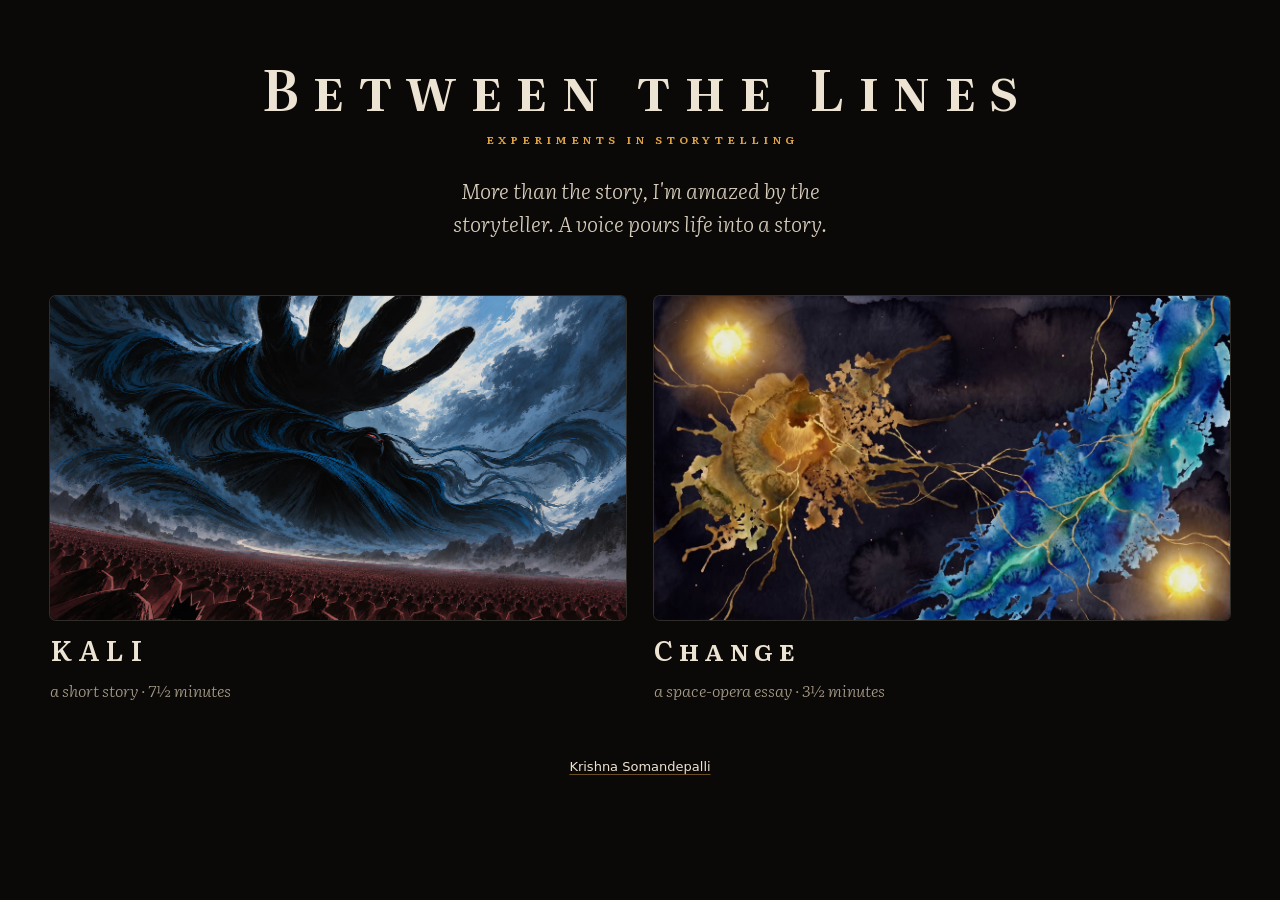
==== between-the-lines/index.html @ 54fe516a "Between the Lines landing page; list Change for search - /between-the-lines/: title, line, KALI and " ====
<!doctype html>
<html lang="en">
<head>
<meta charset="utf-8">
<meta name="viewport" content="width=device-width, initial-scale=1, viewport-fit=cover">
<title>Between the Lines · Krishna Somandepalli</title>
<meta name="description" content="Experiments in storytelling by Krishna Somandepalli.">
<meta name="author" content="Krishna Somandepalli">
<link rel="canonical" href="https://krishnasomandepalli.com/between-the-lines/">
<meta name="theme-color" content="#0b0907">
<meta property="og:type" content="website">
<meta property="og:title" content="Between the Lines">
<meta property="og:description" content="Experiments in storytelling by Krishna Somandepalli.">
<meta property="og:url" content="https://krishnasomandepalli.com/between-the-lines/">
<meta property="og:image" content="https://krishnasomandepalli.com/between-the-lines/assets/share.jpg">
<meta name="twitter:card" content="summary_large_image">
<link rel="preload" href="kali/assets/fonts/literata-latin-normal.woff" as="font" type="font/woff" crossorigin>
<style>
/* Between the Lines: the title, one line, and the stories as large pictures. The night ground and the
   lamp gold of the films themselves; KALI's Literata (its font files, reused). */
@font-face{font-family:"Literata";font-style:normal;font-weight:200 900;font-display:swap;src:url("kali/assets/fonts/literata-latin-normal.woff") format("woff")}
@font-face{font-family:"Literata";font-style:italic;font-weight:200 900;font-display:swap;src:url("kali/assets/fonts/literata-latin-italic.woff") format("woff")}
:root{
  --night:#0b0907;
  --ink:#ece3d3;
  --dim:#a99e8b;
  --lamp:#e2a446;
  --line:rgba(236,227,211,.16);
  --f-text:"Literata",Georgia,"Times New Roman",serif;
  --f-ui:system-ui,-apple-system,"Segoe UI",Roboto,sans-serif;
  color-scheme:dark;
}
*{box-sizing:border-box}
html{background:var(--night)}
body{margin:0;background:var(--night);color:var(--ink);font-family:var(--f-text);
  padding-left:max(20px,env(safe-area-inset-left,0px));padding-right:max(20px,env(safe-area-inset-right,0px));
  padding-block:calc(56px + env(safe-area-inset-top,0px)) calc(56px + env(safe-area-inset-bottom,0px))}
main{max-width:1180px;margin:0 auto;display:grid;gap:56px}
header{display:grid;gap:14px;justify-items:center;text-align:center}
h1{font:600 clamp(30px,6vw,56px)/1.1 var(--f-text);font-variant:small-caps;letter-spacing:.24em;margin:0 0 0 .24em;text-wrap:balance}
.kind{font:500 13px/1 var(--f-text);font-variant:small-caps;letter-spacing:.3em;color:var(--lamp);margin:0 0 0 .3em}
.line{font:italic 300 clamp(17px,2.1vw,21px)/1.6 var(--f-text);color:#d9cfbe;max-width:34ch;margin:14px 0 0;text-wrap:balance}
.stories{list-style:none;margin:0;padding:0;display:grid;gap:40px 28px;grid-template-columns:minmax(0,1fr)}
@media (min-width:820px){.stories{grid-template-columns:repeat(2,minmax(0,1fr))}}
.story a{display:grid;gap:14px;color:inherit;text-decoration:none}
.story .pic{display:block;aspect-ratio:16/9;max-width:100%;overflow:hidden;border-radius:6px;background:#000;box-shadow:0 0 0 1px var(--line)}
.story img{display:block;width:100%;height:100%;object-fit:cover;transition:transform 1.2s cubic-bezier(.2,.7,.2,1),filter 1.2s ease;filter:brightness(.92)}
.story a:hover img,.story a:focus-visible img{transform:scale(1.025);filter:brightness(1)}
.story h2{font:600 clamp(22px,2.6vw,28px)/1.1 var(--f-text);font-variant:small-caps;letter-spacing:.2em;margin:0}
.story p{margin:0;font:italic 300 16px/1.4 var(--f-text);color:var(--dim)}
.story a:focus-visible{outline:2px solid var(--lamp);outline-offset:6px;border-radius:6px}
footer{text-align:center;font:13px/1.6 var(--f-ui);color:var(--dim)}
footer a{color:var(--ink);text-decoration:underline;text-decoration-color:rgba(226,164,70,.45);text-underline-offset:3px}
footer a:hover{text-decoration-color:var(--lamp)}
@media (prefers-reduced-motion:reduce){.story img{transition:none}}
</style>
</head>
<body>
<main>
  <header>
    <h1>Between the Lines</h1>
    <p class="kind">experiments in storytelling</p>
    <p class="line">More than the story, I'm amazed by the storyteller. A voice pours life into a story.</p>
  </header>
  <ul class="stories">
    <li class="story">
      <a href="kali/">
        <span class="pic"><img src="assets/kali.jpg" width="1200" height="675" alt="Kali's dark hand spread across the sky above an army of kings"></span>
        <h2>KALI</h2>
        <p>a short story · 7½ minutes</p>
      </a>
    </li>
    <li class="story">
      <a href="change/">
        <span class="pic"><img src="assets/change.jpg" width="1200" height="675" alt="Two worlds painted in gold and blue under two yellow suns" loading="lazy"></span>
        <h2>Change</h2>
        <p>a space-opera essay · 3½ minutes</p>
      </a>
    </li>
  </ul>
  <footer><a href="/">Krishna Somandepalli</a></footer>
</main>
</body>
</html>
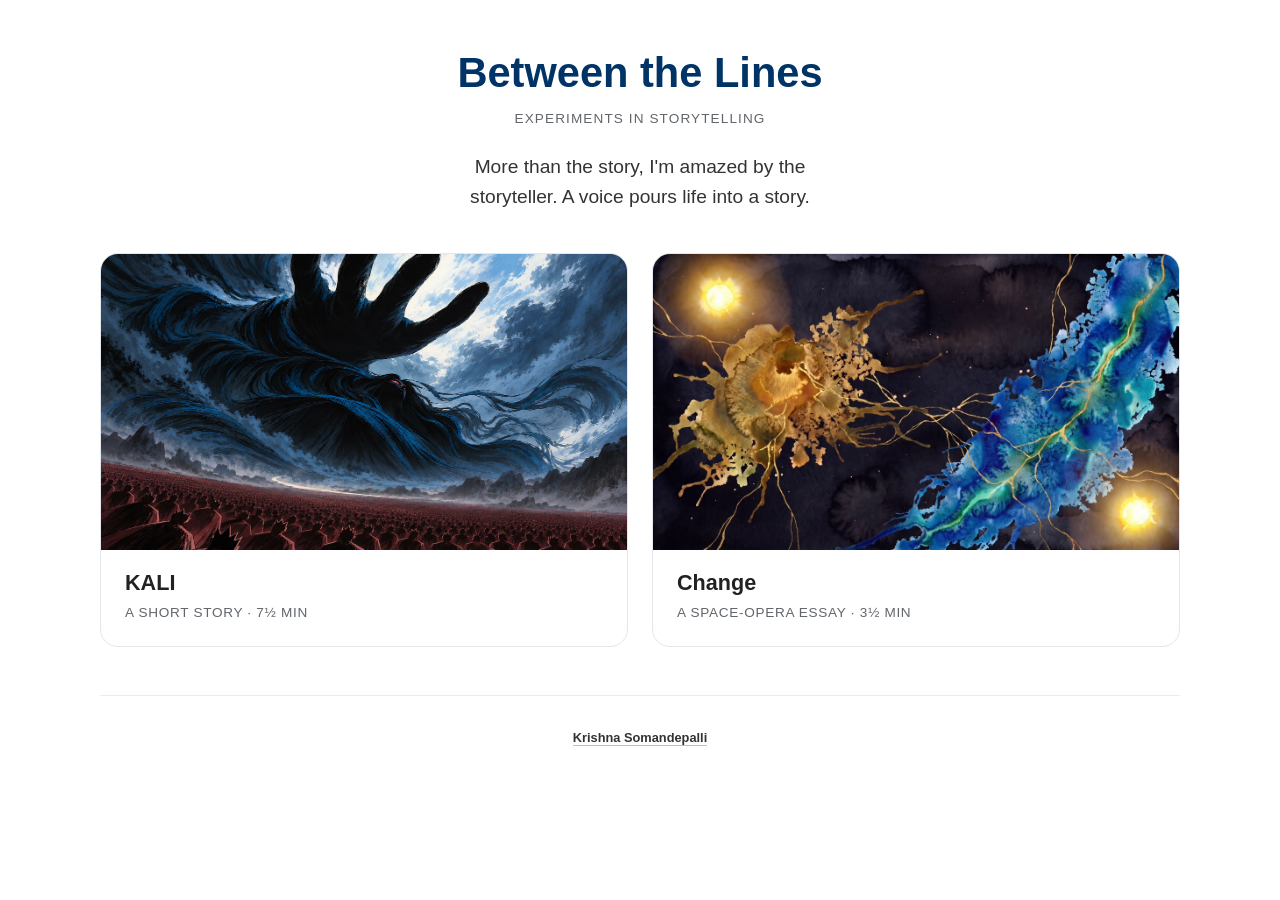
==== commit 18bd2526: "Landing page: homepage theme (white, navy, system type, cards) Co-Authored-By: Claude Opus 5.5 <nore" ====
--- a/between-the-lines/index.html
+++ b/between-the-lines/index.html
@@ -7,52 +7,47 @@
 <meta name="description" content="Experiments in storytelling by Krishna Somandepalli.">
 <meta name="author" content="Krishna Somandepalli">
 <link rel="canonical" href="https://krishnasomandepalli.com/between-the-lines/">
-<meta name="theme-color" content="#0b0907">
+<meta name="theme-color" content="#ffffff">
 <meta property="og:type" content="website">
 <meta property="og:title" content="Between the Lines">
 <meta property="og:description" content="Experiments in storytelling by Krishna Somandepalli.">
 <meta property="og:url" content="https://krishnasomandepalli.com/between-the-lines/">
 <meta property="og:image" content="https://krishnasomandepalli.com/between-the-lines/assets/share.jpg">
 <meta name="twitter:card" content="summary_large_image">
-<link rel="preload" href="kali/assets/fonts/literata-latin-normal.woff" as="font" type="font/woff" crossorigin>
 <style>
-/* Between the Lines: the title, one line, and the stories as large pictures. The night ground and the
-   lamp gold of the films themselves; KALI's Literata (its font files, reused). */
-@font-face{font-family:"Literata";font-style:normal;font-weight:200 900;font-display:swap;src:url("kali/assets/fonts/literata-latin-normal.woff") format("woff")}
-@font-face{font-family:"Literata";font-style:italic;font-weight:200 900;font-display:swap;src:url("kali/assets/fonts/literata-latin-italic.woff") format("woff")}
+/* Between the Lines: the homepage's own theme (its colours, type, cards and links), so the two read as one site. */
 :root{
-  --night:#0b0907;
-  --ink:#ece3d3;
-  --dim:#a99e8b;
-  --lamp:#e2a446;
-  --line:rgba(236,227,211,.16);
-  --f-text:"Literata",Georgia,"Times New Roman",serif;
-  --f-ui:system-ui,-apple-system,"Segoe UI",Roboto,sans-serif;
-  color-scheme:dark;
+  --accent-color:#003366; /* Deep Navy, as on the homepage */
+  --link-hover:#800020;   /* Burgundy, as on the homepage */
+  --bg-color:#ffffff;
+  --text-color:#333333;
+  --muted:#62666b;
+  --border-color:#e9ecef;
+  --card-border:#e3e6ea;
 }
-*{box-sizing:border-box}
-html{background:var(--night)}
-body{margin:0;background:var(--night);color:var(--ink);font-family:var(--f-text);
-  padding-left:max(20px,env(safe-area-inset-left,0px));padding-right:max(20px,env(safe-area-inset-right,0px));
-  padding-block:calc(56px + env(safe-area-inset-top,0px)) calc(56px + env(safe-area-inset-bottom,0px))}
-main{max-width:1180px;margin:0 auto;display:grid;gap:56px}
-header{display:grid;gap:14px;justify-items:center;text-align:center}
-h1{font:600 clamp(30px,6vw,56px)/1.1 var(--f-text);font-variant:small-caps;letter-spacing:.24em;margin:0 0 0 .24em;text-wrap:balance}
-.kind{font:500 13px/1 var(--f-text);font-variant:small-caps;letter-spacing:.3em;color:var(--lamp);margin:0 0 0 .3em}
-.line{font:italic 300 clamp(17px,2.1vw,21px)/1.6 var(--f-text);color:#d9cfbe;max-width:34ch;margin:14px 0 0;text-wrap:balance}
-.stories{list-style:none;margin:0;padding:0;display:grid;gap:40px 28px;grid-template-columns:minmax(0,1fr)}
-@media (min-width:820px){.stories{grid-template-columns:repeat(2,minmax(0,1fr))}}
-.story a{display:grid;gap:14px;color:inherit;text-decoration:none}
-.story .pic{display:block;aspect-ratio:16/9;max-width:100%;overflow:hidden;border-radius:6px;background:#000;box-shadow:0 0 0 1px var(--line)}
-.story img{display:block;width:100%;height:100%;object-fit:cover;transition:transform 1.2s cubic-bezier(.2,.7,.2,1),filter 1.2s ease;filter:brightness(.92)}
-.story a:hover img,.story a:focus-visible img{transform:scale(1.025);filter:brightness(1)}
-.story h2{font:600 clamp(22px,2.6vw,28px)/1.1 var(--f-text);font-variant:small-caps;letter-spacing:.2em;margin:0}
-.story p{margin:0;font:italic 300 16px/1.4 var(--f-text);color:var(--dim)}
-.story a:focus-visible{outline:2px solid var(--lamp);outline-offset:6px;border-radius:6px}
-footer{text-align:center;font:13px/1.6 var(--f-ui);color:var(--dim)}
-footer a{color:var(--ink);text-decoration:underline;text-decoration-color:rgba(226,164,70,.45);text-underline-offset:3px}
-footer a:hover{text-decoration-color:var(--lamp)}
-@media (prefers-reduced-motion:reduce){.story img{transition:none}}
+*,*::before,*::after{box-sizing:border-box}
+body{margin:0;background:var(--bg-color);color:var(--text-color);line-height:1.6;
+  font-family:-apple-system,BlinkMacSystemFont,"Segoe UI",Roboto,Helvetica,Arial,sans-serif;
+  padding:calc(3rem + env(safe-area-inset-top,0px)) max(1.25rem,env(safe-area-inset-right,0px)) calc(3rem + env(safe-area-inset-bottom,0px)) max(1.25rem,env(safe-area-inset-left,0px))}
+main{max-width:1080px;margin:0 auto}
+header{text-align:center;margin-bottom:2.5rem}
+h1{color:var(--accent-color);font-size:clamp(1.9rem,4.5vw,2.6rem);font-weight:700;line-height:1.2;margin:0}
+.kind{color:var(--muted);font-size:.85rem;font-weight:500;text-transform:uppercase;letter-spacing:.08em;margin:.6rem 0 0}
+.line{font-size:clamp(1.05rem,1.8vw,1.2rem);max-width:36ch;margin:1.4rem auto 0;text-wrap:balance}
+.stories{list-style:none;margin:0;padding:0;display:grid;gap:1.5rem;grid-template-columns:minmax(0,1fr)}
+@media (min-width:760px){.stories{grid-template-columns:repeat(2,minmax(0,1fr))}}
+.story a{display:block;height:100%;background:#fff;border:1px solid var(--card-border);border-radius:18px;overflow:hidden;color:inherit;text-decoration:none;
+  transition:border-color .2s ease,box-shadow .2s ease}
+.story a:hover,.story a:focus-visible{border-color:rgba(128,0,32,.35);box-shadow:0 6px 24px rgba(0,0,0,.08)}
+.story a:focus-visible{outline:2px solid var(--accent-color);outline-offset:3px}
+.story img{display:block;width:100%;height:auto;aspect-ratio:16/9;object-fit:cover;background:#0b0907}
+.story .text{padding:1.1rem 1.5rem 1.35rem}
+.story h2{color:#222;font-size:1.35rem;font-weight:700;line-height:1.35;margin:0}
+.story a:hover h2{color:var(--link-hover)}
+.story p{margin:.35rem 0 0;color:var(--muted);font-size:.85rem;font-weight:500;text-transform:uppercase;letter-spacing:.05em}
+footer{text-align:center;font-size:.8rem;color:#666;margin-top:3rem;padding-top:2rem;border-top:1px solid var(--border-color)}
+footer a{color:var(--text-color);font-weight:600;text-decoration:none;border-bottom:1px solid rgba(0,51,102,.3);transition:color .2s ease,border-color .2s ease}
+footer a:hover{color:var(--link-hover);border-bottom-color:var(--link-hover)}
 </style>
 </head>
 <body>
@@ -65,16 +60,14 @@
   <ul class="stories">
     <li class="story">
       <a href="kali/">
-        <span class="pic"><img src="assets/kali.jpg" width="1200" height="675" alt="Kali's dark hand spread across the sky above an army of kings"></span>
-        <h2>KALI</h2>
-        <p>a short story · 7½ minutes</p>
+        <img src="assets/kali.jpg" width="1200" height="675" alt="Kali's dark hand spread across the sky above an army of kings">
+        <div class="text"><h2>KALI</h2><p>a short story · 7½ min</p></div>
       </a>
     </li>
     <li class="story">
       <a href="change/">
-        <span class="pic"><img src="assets/change.jpg" width="1200" height="675" alt="Two worlds painted in gold and blue under two yellow suns" loading="lazy"></span>
-        <h2>Change</h2>
-        <p>a space-opera essay · 3½ minutes</p>
+        <img src="assets/change.jpg" width="1200" height="675" alt="Two worlds painted in gold and blue under two yellow suns" loading="lazy">
+        <div class="text"><h2>Change</h2><p>a space-opera essay · 3½ min</p></div>
       </a>
     </li>
   </ul>
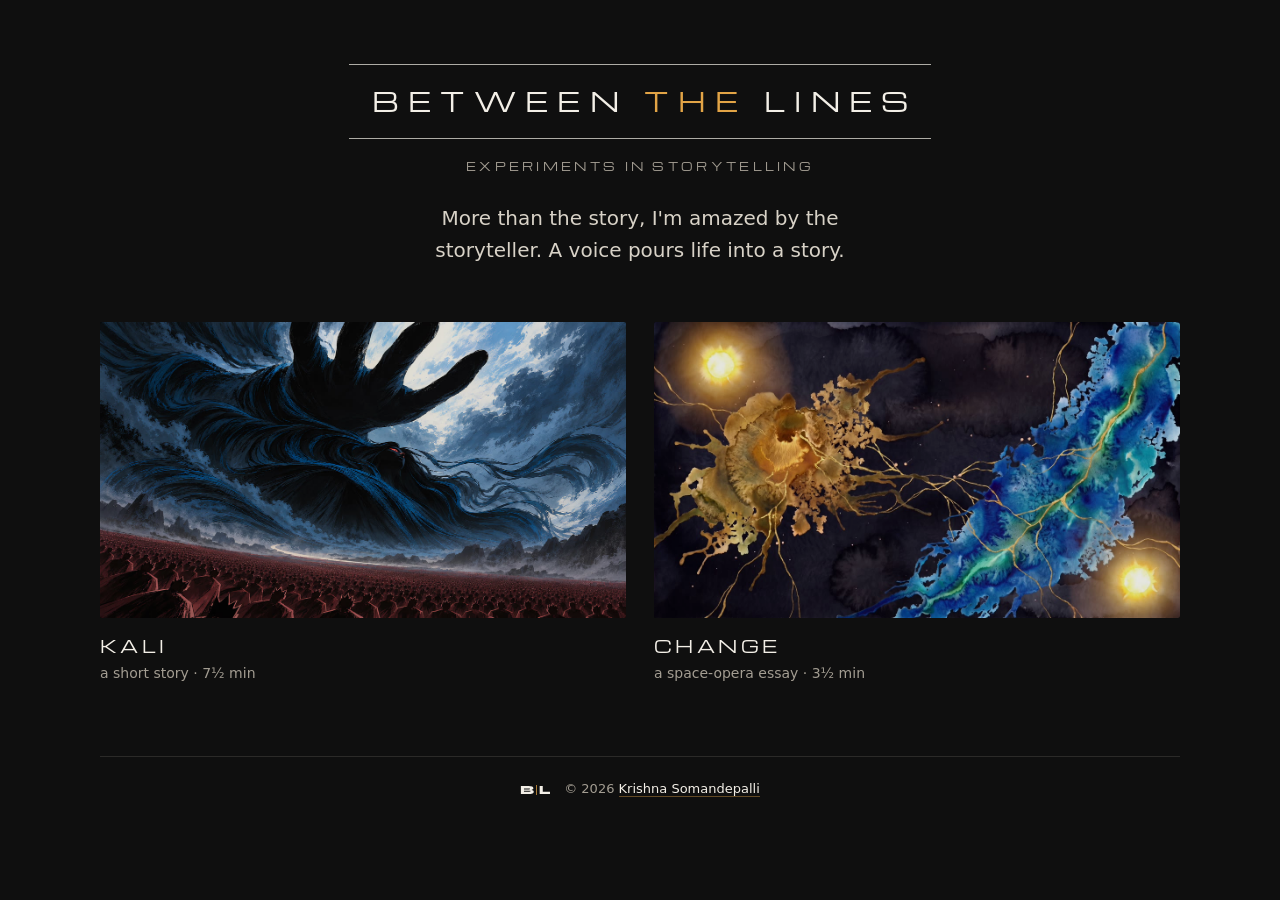
==== commit fd7e8d9e: "Landing page: Between the Lines mark (Michroma, ruled, gold 'the'), B|L monogram icon, night ground," ====
--- a/between-the-lines/index.html
+++ b/between-the-lines/index.html
@@ -7,71 +7,91 @@
 <meta name="description" content="Experiments in storytelling by Krishna Somandepalli.">
 <meta name="author" content="Krishna Somandepalli">
 <link rel="canonical" href="https://krishnasomandepalli.com/between-the-lines/">
-<meta name="theme-color" content="#ffffff">
+<link rel="icon" href="assets/mark.svg" type="image/svg+xml">
+<meta name="theme-color" content="#0f0f0f">
 <meta property="og:type" content="website">
 <meta property="og:title" content="Between the Lines">
 <meta property="og:description" content="Experiments in storytelling by Krishna Somandepalli.">
 <meta property="og:url" content="https://krishnasomandepalli.com/between-the-lines/">
 <meta property="og:image" content="https://krishnasomandepalli.com/between-the-lines/assets/share.jpg">
 <meta name="twitter:card" content="summary_large_image">
+<link rel="preload" href="assets/fonts/michroma.woff" as="font" type="font/woff" crossorigin>
 <style>
-/* Between the Lines: the homepage's own theme (its colours, type, cards and links), so the two read as one site. */
+/* Between the Lines. The mark: the name in Michroma, wide and spaced, held between two rules, with "the" in lamp gold.
+   The B|L monogram (Syne ExtraBold outlines, gold bar) is the icon and signs the footer. Night ground, as in the films. */
+@font-face{font-family:"Michroma";font-display:swap;src:url("assets/fonts/michroma.woff") format("woff")}
 :root{
-  --accent-color:#003366; /* Deep Navy, as on the homepage */
-  --link-hover:#800020;   /* Burgundy, as on the homepage */
-  --bg-color:#ffffff;
-  --text-color:#333333;
-  --muted:#62666b;
-  --border-color:#e9ecef;
-  --card-border:#e3e6ea;
+  --night:#0f0f0f;
+  --ink:#f3efe7;
+  --dim:#a39d92;
+  --gold:#e2a446;
+  --rule:rgba(243,239,231,.7);
+  --hair:#2b2a28;
+  --f-mark:"Michroma",system-ui,sans-serif;
+  --f-text:system-ui,-apple-system,"Segoe UI",Roboto,Helvetica,Arial,sans-serif;
+  color-scheme:dark;
 }
 *,*::before,*::after{box-sizing:border-box}
-body{margin:0;background:var(--bg-color);color:var(--text-color);line-height:1.6;
-  font-family:-apple-system,BlinkMacSystemFont,"Segoe UI",Roboto,Helvetica,Arial,sans-serif;
-  padding:calc(3rem + env(safe-area-inset-top,0px)) max(1.25rem,env(safe-area-inset-right,0px)) calc(3rem + env(safe-area-inset-bottom,0px)) max(1.25rem,env(safe-area-inset-left,0px))}
+html{background:var(--night)}
+body{margin:0;background:var(--night);color:var(--ink);font-family:var(--f-text);line-height:1.6;
+  padding:calc(64px + env(safe-area-inset-top,0px)) max(24px,env(safe-area-inset-right,0px)) calc(40px + env(safe-area-inset-bottom,0px)) max(24px,env(safe-area-inset-left,0px))}
 main{max-width:1080px;margin:0 auto}
-header{text-align:center;margin-bottom:2.5rem}
-h1{color:var(--accent-color);font-size:clamp(1.9rem,4.5vw,2.6rem);font-weight:700;line-height:1.2;margin:0}
-.kind{color:var(--muted);font-size:.85rem;font-weight:500;text-transform:uppercase;letter-spacing:.08em;margin:.6rem 0 0}
-.line{font-size:clamp(1.05rem,1.8vw,1.2rem);max-width:36ch;margin:1.4rem auto 0;text-wrap:balance}
-.stories{list-style:none;margin:0;padding:0;display:grid;gap:1.5rem;grid-template-columns:minmax(0,1fr)}
+
+header{text-align:center}
+/* The mark scales with the screen so it never wraps: its width is about 22 of its own letters. */
+.mark{display:inline-block;font-size:clamp(12px,calc((100vw - 48px) / 23),26px);margin:0}
+.mark::before,.mark::after{content:"";display:block;height:1px;background:var(--rule)}
+.mark span{display:block;white-space:nowrap;font:400 1em/1 var(--f-mark);letter-spacing:.36em;text-transform:uppercase;
+  padding:.9em .5em .9em calc(.5em + .36em)}
+.mark i{font-style:normal;color:var(--gold)}
+.kind{margin:22px 0 0;white-space:nowrap;font:400 clamp(9px,calc((100vw - 48px) / 34),11px)/1 var(--f-mark);letter-spacing:.3em;text-transform:uppercase;color:var(--dim)}
+.line{margin:30px auto 0;max-width:34ch;font-size:clamp(17px,2vw,20px);font-weight:300;line-height:1.6;color:#d8d2c7;text-wrap:balance}
+
+.stories{list-style:none;margin:56px 0 0;padding:0;display:grid;gap:40px 28px;grid-template-columns:minmax(0,1fr)}
 @media (min-width:760px){.stories{grid-template-columns:repeat(2,minmax(0,1fr))}}
-.story a{display:block;height:100%;background:#fff;border:1px solid var(--card-border);border-radius:18px;overflow:hidden;color:inherit;text-decoration:none;
-  transition:border-color .2s ease,box-shadow .2s ease}
-.story a:hover,.story a:focus-visible{border-color:rgba(128,0,32,.35);box-shadow:0 6px 24px rgba(0,0,0,.08)}
-.story a:focus-visible{outline:2px solid var(--accent-color);outline-offset:3px}
-.story img{display:block;width:100%;height:auto;aspect-ratio:16/9;object-fit:cover;background:#0b0907}
-.story .text{padding:1.1rem 1.5rem 1.35rem}
-.story h2{color:#222;font-size:1.35rem;font-weight:700;line-height:1.35;margin:0}
-.story a:hover h2{color:var(--link-hover)}
-.story p{margin:.35rem 0 0;color:var(--muted);font-size:.85rem;font-weight:500;text-transform:uppercase;letter-spacing:.05em}
-footer{text-align:center;font-size:.8rem;color:#666;margin-top:3rem;padding-top:2rem;border-top:1px solid var(--border-color)}
-footer a{color:var(--text-color);font-weight:600;text-decoration:none;border-bottom:1px solid rgba(0,51,102,.3);transition:color .2s ease,border-color .2s ease}
-footer a:hover{color:var(--link-hover);border-bottom-color:var(--link-hover)}
+.story a{display:block;color:inherit;text-decoration:none}
+.story .pic{display:block;aspect-ratio:16/9;overflow:hidden;border-radius:2px;background:#000}
+.story img{display:block;width:100%;height:100%;object-fit:cover;filter:brightness(.9);transition:transform 1.2s cubic-bezier(.2,.7,.2,1),filter 1.2s ease}
+.story a:hover img,.story a:focus-visible img{transform:scale(1.025);filter:brightness(1)}
+.story h2{margin:18px 0 0;font:400 17px/1.2 var(--f-mark);letter-spacing:.2em;text-transform:uppercase;transition:color .2s ease}
+.story a:hover h2,.story a:focus-visible h2{color:var(--gold)}
+.story p{margin:6px 0 0;font-size:14px;color:var(--dim)}
+.story a:focus-visible{outline:1px solid var(--gold);outline-offset:8px}
+
+footer{margin-top:72px;padding-top:22px;border-top:1px solid var(--hair);display:flex;align-items:center;justify-content:center;gap:14px;font-size:13px;color:var(--dim)}
+footer svg{width:30px;height:auto;display:block}
+footer a{color:var(--ink);text-decoration:none;border-bottom:1px solid rgba(226,164,70,.4);transition:color .2s ease,border-color .2s ease}
+footer a:hover{color:var(--gold);border-bottom-color:var(--gold)}
+@media (prefers-reduced-motion:reduce){.story img,.story h2{transition:none}}
 </style>
 </head>
 <body>
 <main>
   <header>
-    <h1>Between the Lines</h1>
+    <h1 class="mark"><span>Between <i>the</i> Lines</span></h1>
     <p class="kind">experiments in storytelling</p>
     <p class="line">More than the story, I'm amazed by the storyteller. A voice pours life into a story.</p>
   </header>
   <ul class="stories">
     <li class="story">
       <a href="kali/">
-        <img src="assets/kali.jpg" width="1200" height="675" alt="Kali's dark hand spread across the sky above an army of kings">
-        <div class="text"><h2>KALI</h2><p>a short story · 7½ min</p></div>
+        <span class="pic"><img src="assets/kali.jpg" width="1200" height="675" alt="Kali's dark hand spread across the sky above an army of kings"></span>
+        <h2>KALI</h2>
+        <p>a short story · 7½ min</p>
       </a>
     </li>
     <li class="story">
       <a href="change/">
-        <img src="assets/change.jpg" width="1200" height="675" alt="Two worlds painted in gold and blue under two yellow suns" loading="lazy">
-        <div class="text"><h2>Change</h2><p>a space-opera essay · 3½ min</p></div>
+        <span class="pic"><img src="assets/change.jpg" width="1200" height="675" alt="Two worlds painted in gold and blue under two yellow suns" loading="lazy"></span>
+        <h2>Change</h2>
+        <p>a space-opera essay · 3½ min</p>
       </a>
     </li>
   </ul>
-  <footer><a href="/">Krishna Somandepalli</a></footer>
+  <footer>
+    <svg viewBox="0 -78 2423 806" aria-hidden="true"><g fill="#f3efe7"><path d="M70 650V10H700Q894 10 986.0 48.0Q1078 86 1078 180Q1078 240 1038.5 272.0Q999 304 925.5 316.5Q852 329 749 332L757 324Q832 324 896.0 328.0Q960 332 1008.0 346.0Q1056 360 1083.0 389.0Q1110 418 1110 469Q1110 531 1066.0 571.0Q1022 611 941.0 630.5Q860 650 750 650ZM320 462H750Q803 462 826.5 452.0Q850 442 850 420Q850 405 839.5 396.0Q829 387 807.0 382.5Q785 378 750 378H320ZM320 282H708Q761 282 784.5 272.0Q808 262 808 240Q808 217 784.5 207.5Q761 198 708 198H320Z"/><path d="M1840 10V460H2423V650H1590V10Z"/></g><rect x="1300" y="-78" width="60" height="806" fill="#e2a446"/></svg>
+    <span>&copy; 2026 <a href="/">Krishna Somandepalli</a></span>
+  </footer>
 </main>
 </body>
 </html>
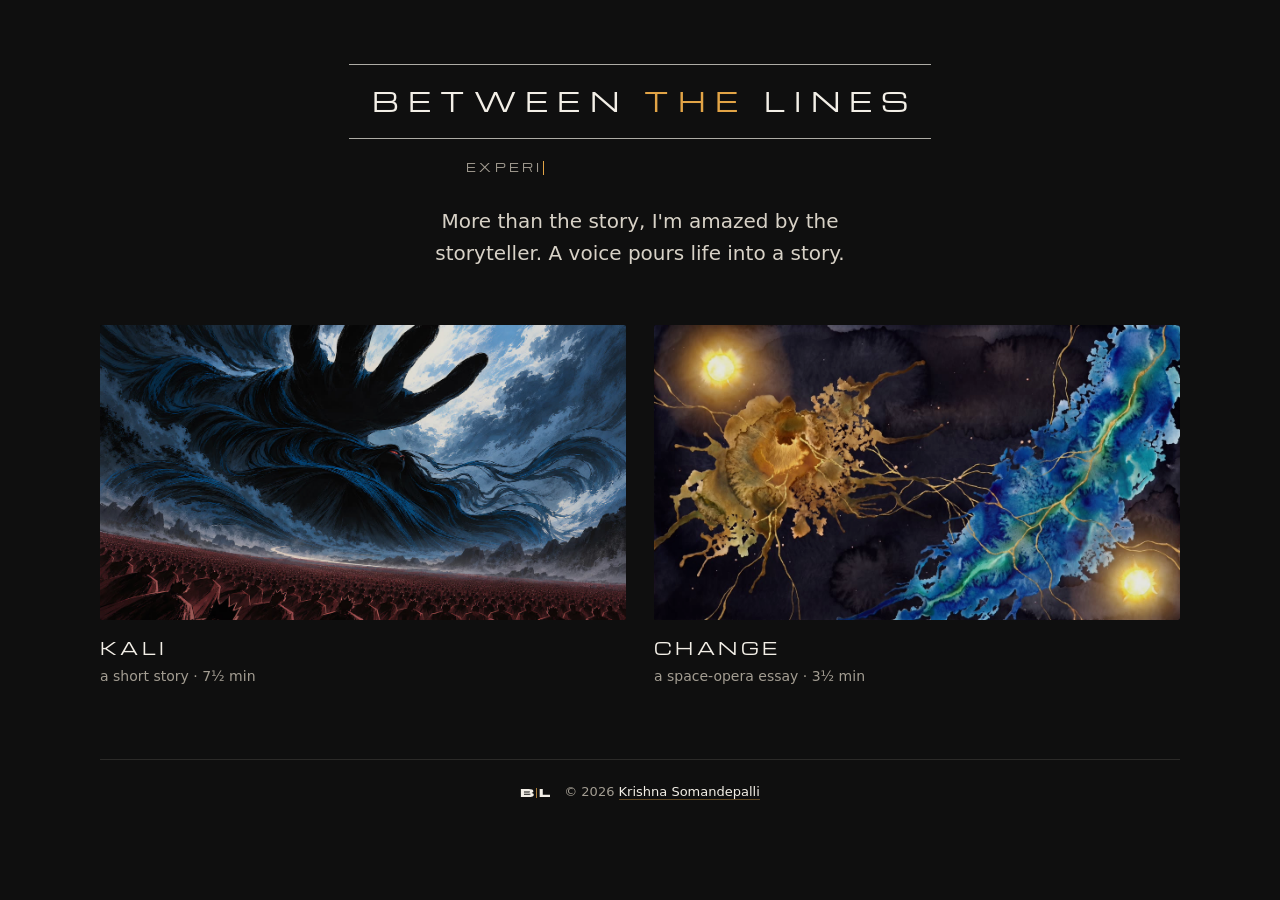
==== commit 1eb3adbb: "Landing page: 'experiments in storytelling' types itself out, quickening, gold caret Co-Authored-By:" ====
--- a/between-the-lines/index.html
+++ b/between-the-lines/index.html
@@ -62,6 +62,12 @@
 footer svg{width:30px;height:auto;display:block}
 footer a{color:var(--ink);text-decoration:none;border-bottom:1px solid rgba(226,164,70,.4);transition:color .2s ease,border-color .2s ease}
 footer a:hover{color:var(--gold);border-bottom-color:var(--gold)}
+/* The subtitle types itself out, slow at first and quickening, a gold caret after the last key struck.
+   The untyped rest is laid out but hidden, so the line never shifts. Without script, or with reduced motion, it simply shows. */
+.kind .rest{visibility:hidden}
+.kind .caret{display:inline-block;width:0;height:1.25em;margin-right:-1px;vertical-align:-.2em;border-left:1px solid var(--gold)}
+.kind .caret.done{animation:blink 1.1s steps(1) 3 forwards}
+@keyframes blink{0%{opacity:1}50%{opacity:0}100%{opacity:0}}
 @media (prefers-reduced-motion:reduce){.story img,.story h2{transition:none}}
 </style>
 </head>
@@ -72,6 +78,30 @@
     <p class="kind">experiments in storytelling</p>
     <p class="line">More than the story, I'm amazed by the storyteller. A voice pours life into a story.</p>
   </header>
+  <script>
+  (() => {
+    // type "experiments in storytelling": each keystroke a little quicker than the last
+    const el = document.querySelector(".kind");
+    if (!el || matchMedia("(prefers-reduced-motion: reduce)").matches) return;
+    const text = el.textContent;
+    el.setAttribute("aria-label", text);
+    const typed = document.createElement("span");
+    const caret = document.createElement("span");
+    const rest = document.createElement("span");
+    caret.className = "caret"; rest.className = "rest"; rest.textContent = text;
+    for (const s of [typed, caret, rest]) s.setAttribute("aria-hidden", "true");
+    el.replaceChildren(typed, caret, rest);
+    let n = 0, t = 170;                  // first keystroke 170 ms, each next 12% quicker, to a floor of 32 ms
+    const key = () => {
+      n++;
+      typed.textContent = text.slice(0, n);
+      rest.textContent = text.slice(n);
+      if (n < text.length) { setTimeout(key, t); t = Math.max(32, t * 0.88); }
+      else caret.classList.add("done");  // blink three times, then go
+    };
+    setTimeout(key, 500);
+  })();
+  </script>
   <ul class="stories">
     <li class="story">
       <a href="kali/">
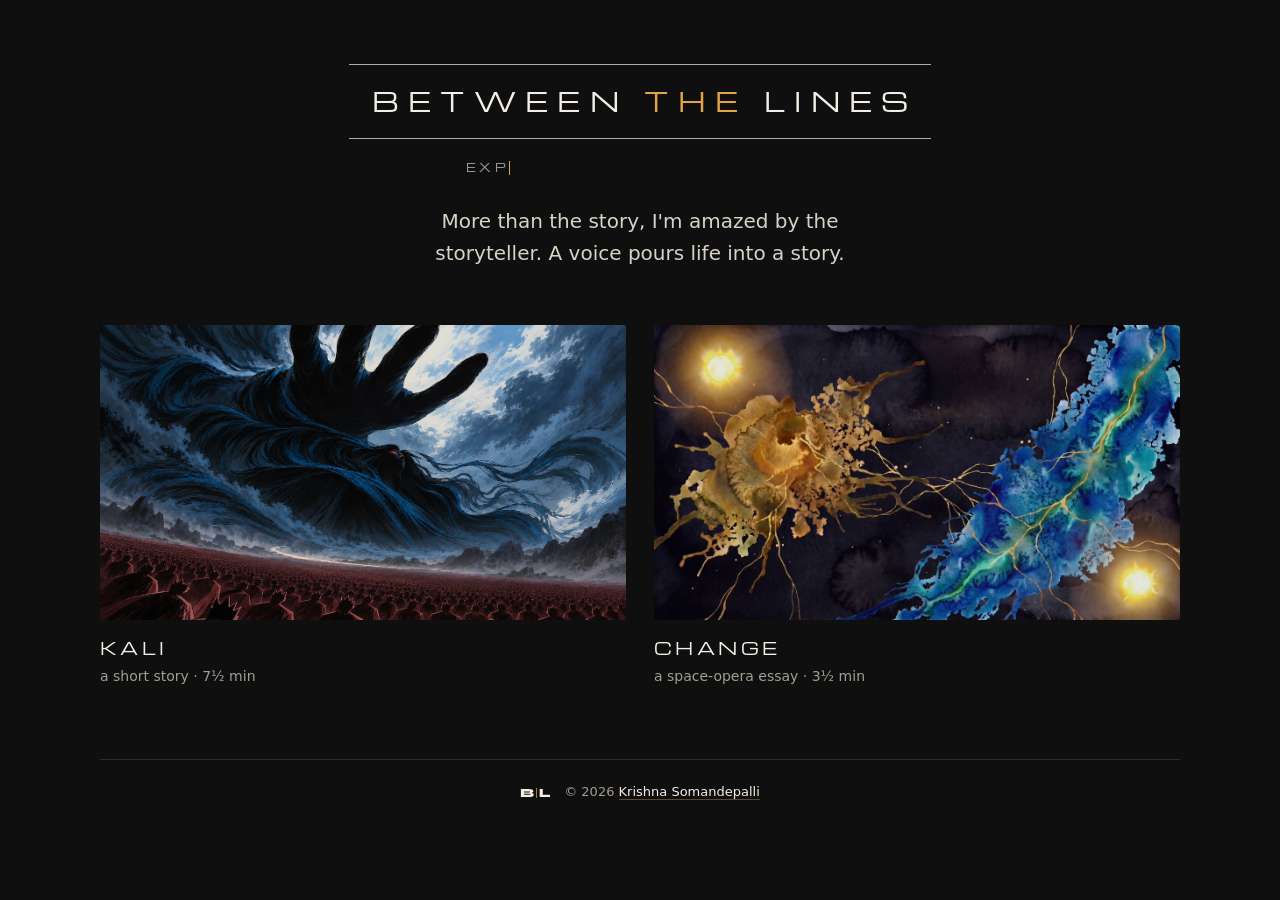
==== commit 65c317c1: "Slower typing (about 4 s); homepage: 'I write fiction and essays' Co-Authored-By: Claude Opus 5.5 <n" ====
--- a/between-the-lines/index.html
+++ b/between-the-lines/index.html
@@ -91,12 +91,12 @@
     caret.className = "caret"; rest.className = "rest"; rest.textContent = text;
     for (const s of [typed, caret, rest]) s.setAttribute("aria-hidden", "true");
     el.replaceChildren(typed, caret, rest);
-    let n = 0, t = 170;                  // first keystroke 170 ms, each next 12% quicker, to a floor of 32 ms
+    let n = 0, t = 300;                  // first keystroke 300 ms, each next 7% quicker, to a floor of 80 ms
     const key = () => {
       n++;
       typed.textContent = text.slice(0, n);
       rest.textContent = text.slice(n);
-      if (n < text.length) { setTimeout(key, t); t = Math.max(32, t * 0.88); }
+      if (n < text.length) { setTimeout(key, t); t = Math.max(80, t * 0.93); }
       else caret.classList.add("done");  // blink three times, then go
     };
     setTimeout(key, 500);
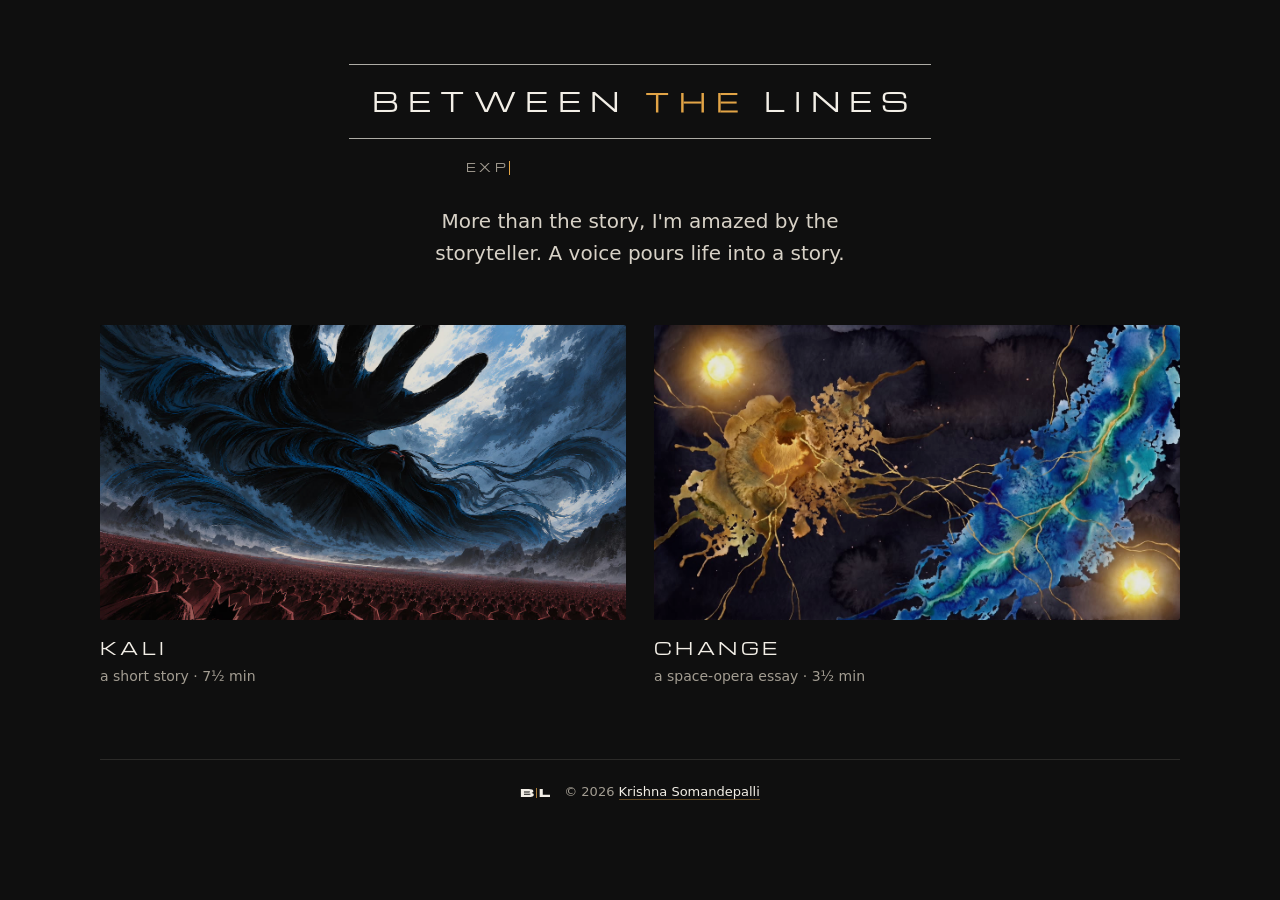
==== commit 7e2b77b0: "Landing page: THE drawn from Michroma's rectangles; its bars rise in turn, like typing dots (mock, n" ====
--- a/between-the-lines/index.html
+++ b/between-the-lines/index.html
@@ -43,7 +43,15 @@
 .mark::before,.mark::after{content:"";display:block;height:1px;background:var(--rule)}
 .mark span{display:block;white-space:nowrap;font:400 1em/1 var(--f-mark);letter-spacing:.36em;text-transform:uppercase;
   padding:.9em .5em .9em calc(.5em + .36em)}
-.mark i{font-style:normal;color:var(--gold)}
+/* "THE" is drawn, not typeset: Michroma's own T, H and E (their outlines are rectangles; these are those
+   rectangles, at the same advance and spacing as the letters around them), so the bars can move. The T's bar,
+   the H's bar and the E's middle bar rise in turn and settle, quietly, like the dots of someone typing. */
+.mark .the{width:3.9570em;height:0.75em;vertical-align:baseline;fill:var(--gold);overflow:visible}
+.mark .the .b{animation:bar 2s cubic-bezier(.45,0,.55,1) infinite}
+.mark .the .b2{animation-delay:.22s}
+.mark .the .b3{animation-delay:.44s}
+@keyframes bar{0%,50%,100%{transform:translateY(0);opacity:1}22%{transform:translateY(-230px);opacity:.62}}
+@media (prefers-reduced-motion:reduce){.mark .the .b{animation:none}}
 .kind{margin:22px 0 0;white-space:nowrap;font:400 clamp(9px,calc((100vw - 48px) / 34),11px)/1 var(--f-mark);letter-spacing:.3em;text-transform:uppercase;color:var(--dim)}
 .line{margin:30px auto 0;max-width:34ch;font-size:clamp(17px,2vw,20px);font-weight:300;line-height:1.6;color:#d8d2c7;text-wrap:balance}
 
@@ -74,7 +82,7 @@
 <body>
 <main>
   <header>
-    <h1 class="mark"><span>Between <i>the</i> Lines</span></h1>
+    <h1 class="mark" aria-label="Between the Lines"><span>Between <svg class="the" viewBox="0 0 8103.84 1536" aria-hidden="true"><rect class="b b1" x="94" y="0" width="1728" height="160"/><rect x="862" y="160" width="192" height="1376"/><rect x="2849.28" y="0" width="192" height="1536"/><rect x="4449.28" y="0" width="192" height="1536"/><rect class="b b2" x="3041.28" y="672" width="1408" height="160"/><rect x="5766.56" y="0" width="192" height="1536"/><rect x="5958.56" y="0" width="1316" height="160"/><rect class="b b3" x="5958.56" y="672" width="1261" height="160"/><rect x="5958.56" y="1376" width="1344" height="160"/></svg> Lines</span></h1>
     <p class="kind">experiments in storytelling</p>
     <p class="line">More than the story, I'm amazed by the storyteller. A voice pours life into a story.</p>
   </header>
@@ -91,12 +99,12 @@
     caret.className = "caret"; rest.className = "rest"; rest.textContent = text;
     for (const s of [typed, caret, rest]) s.setAttribute("aria-hidden", "true");
     el.replaceChildren(typed, caret, rest);
-    let n = 0, t = 300;                  // first keystroke 300 ms, each next 7% quicker, to a floor of 80 ms
+    let n = 0, t = 260;                  // first keystroke 260 ms, each next 3% quicker, to a floor of 130 ms
     const key = () => {
       n++;
       typed.textContent = text.slice(0, n);
       rest.textContent = text.slice(n);
-      if (n < text.length) { setTimeout(key, t); t = Math.max(80, t * 0.93); }
+      if (n < text.length) { setTimeout(key, t); t = Math.max(130, t * 0.97); }
       else caret.classList.add("done");  // blink three times, then go
     };
     setTimeout(key, 500);
